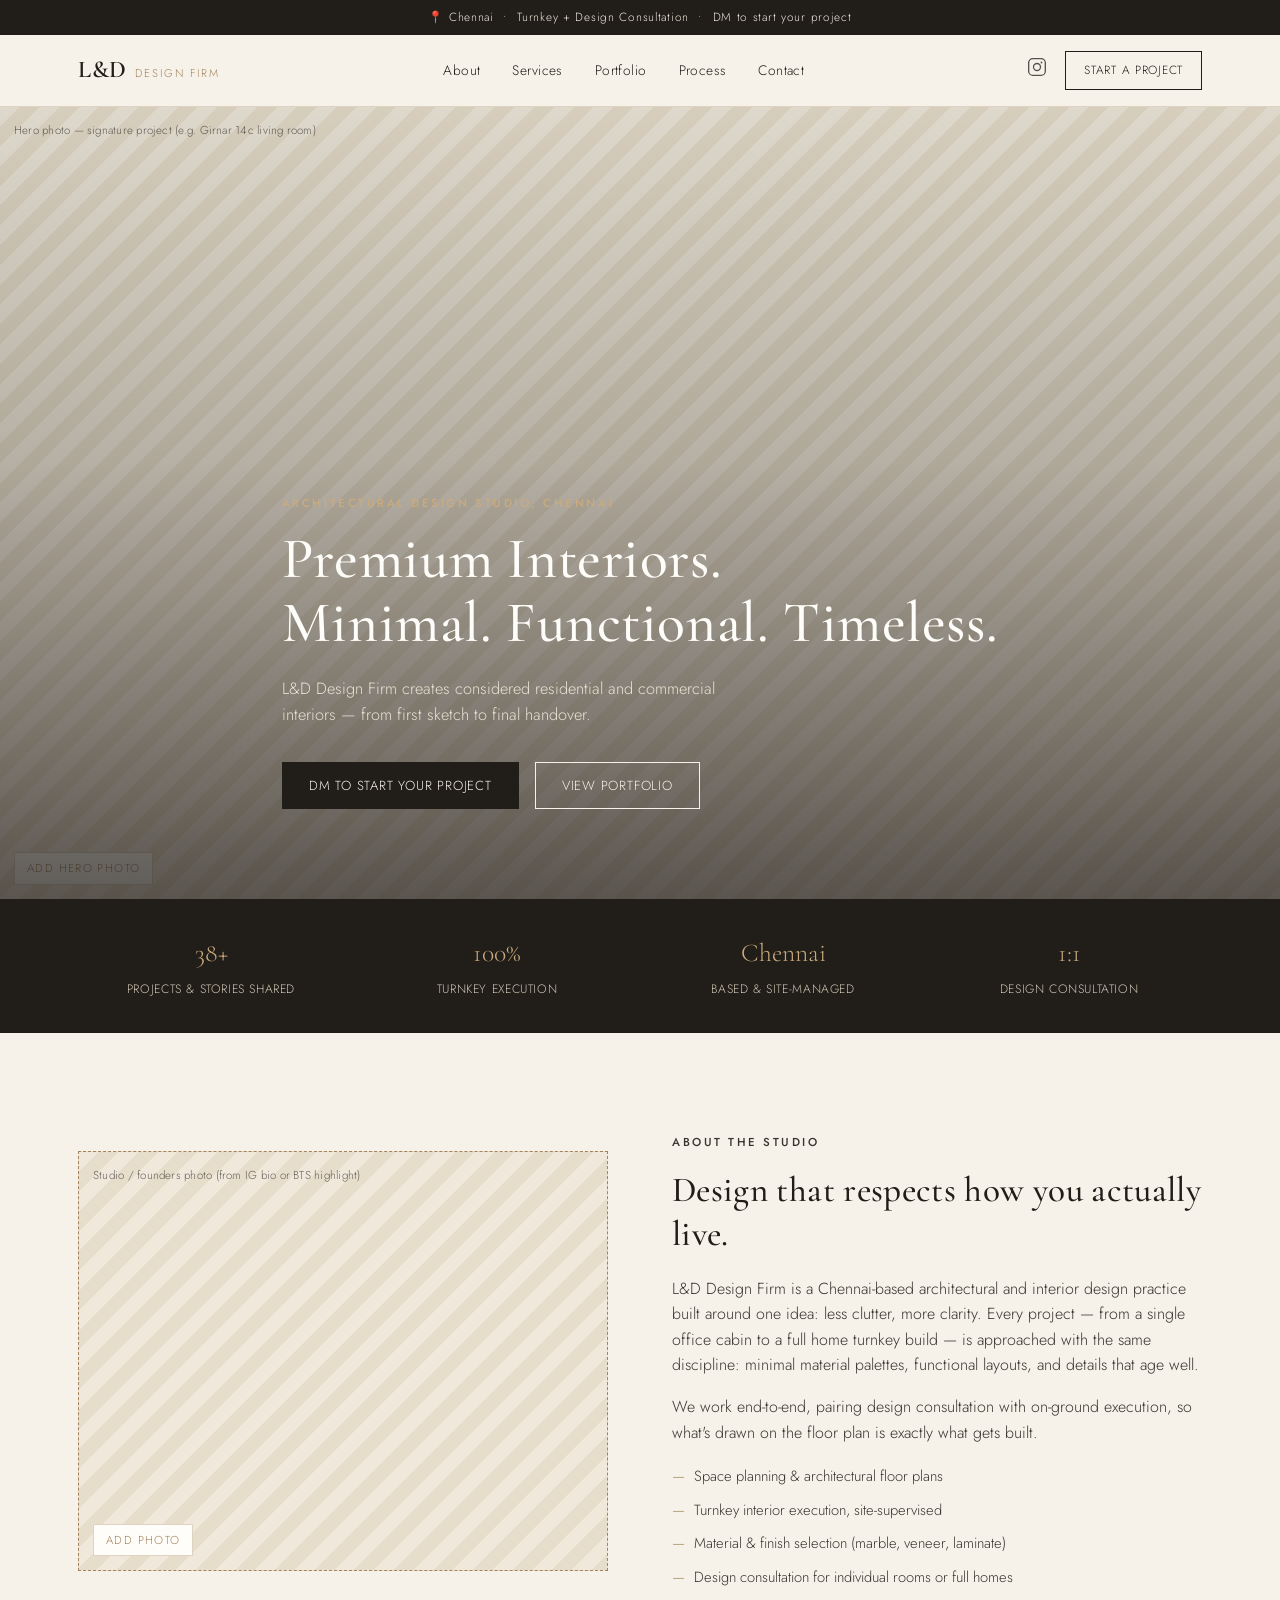
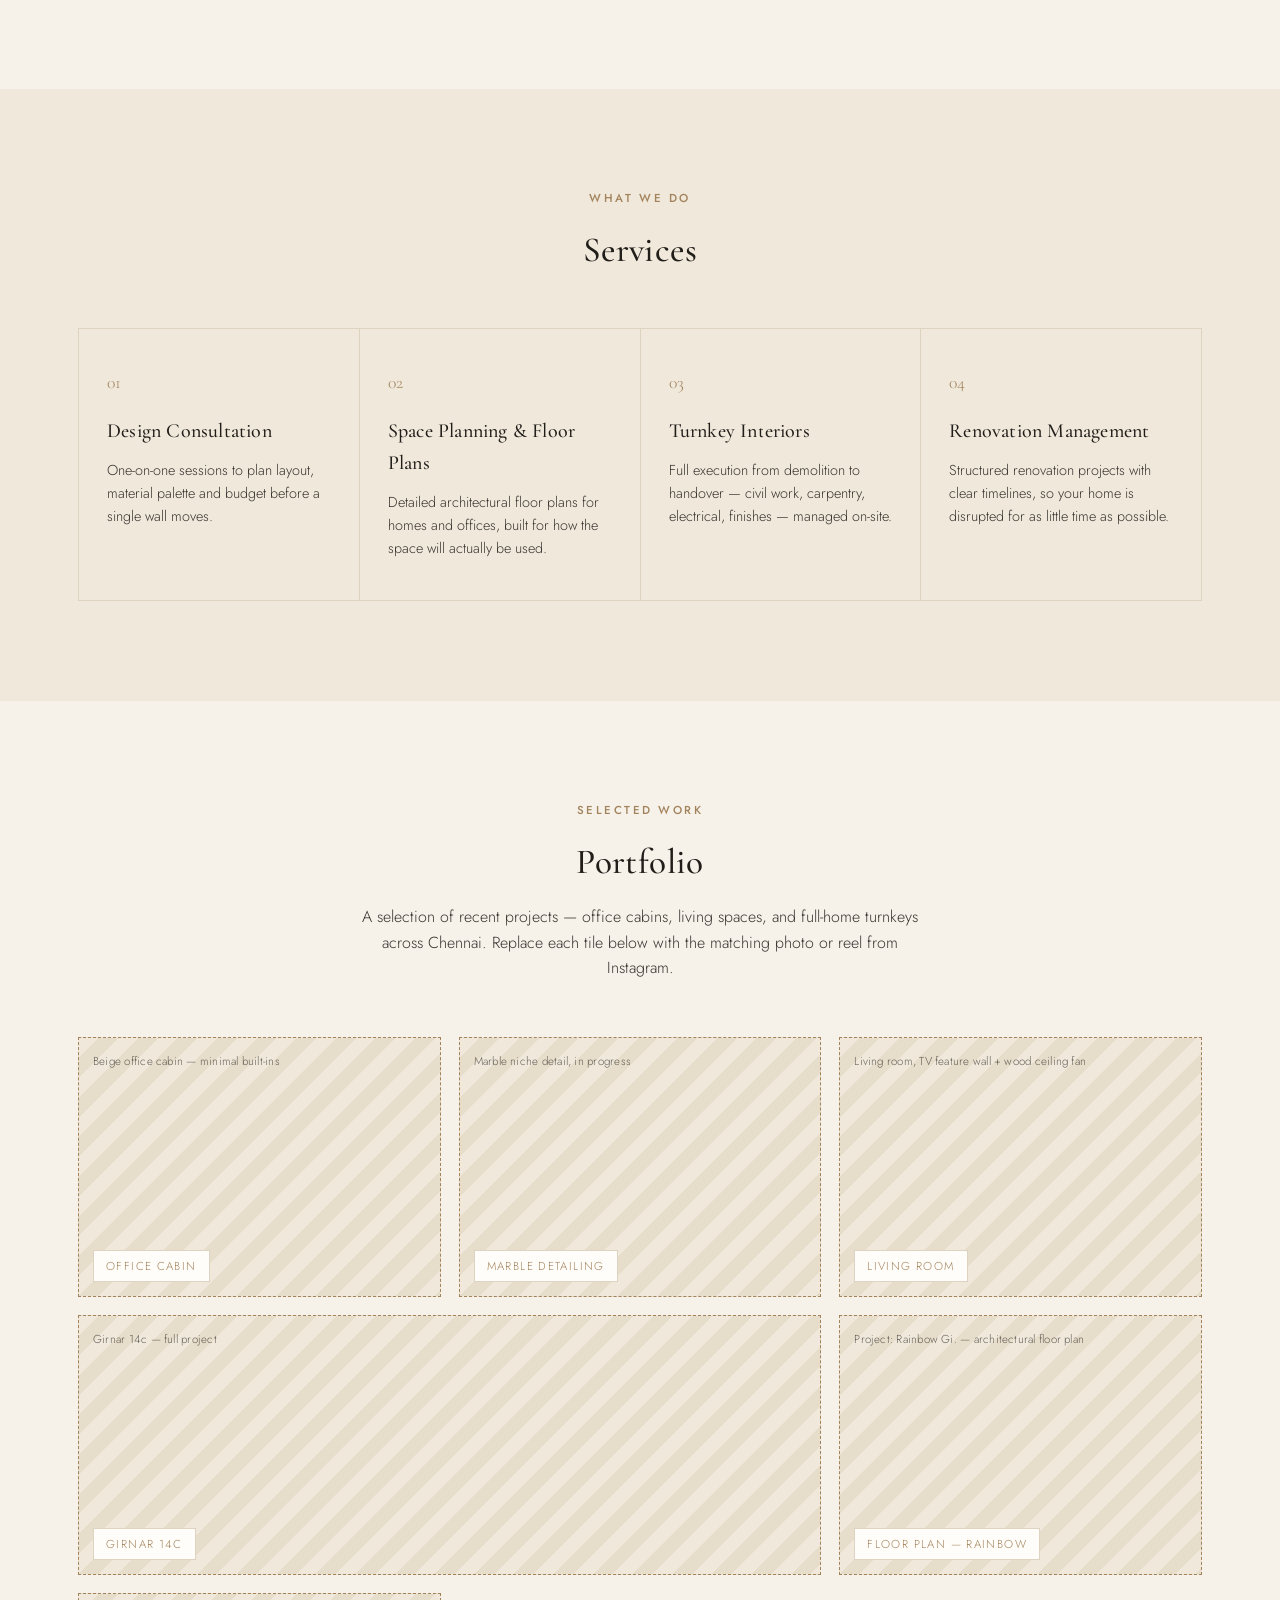
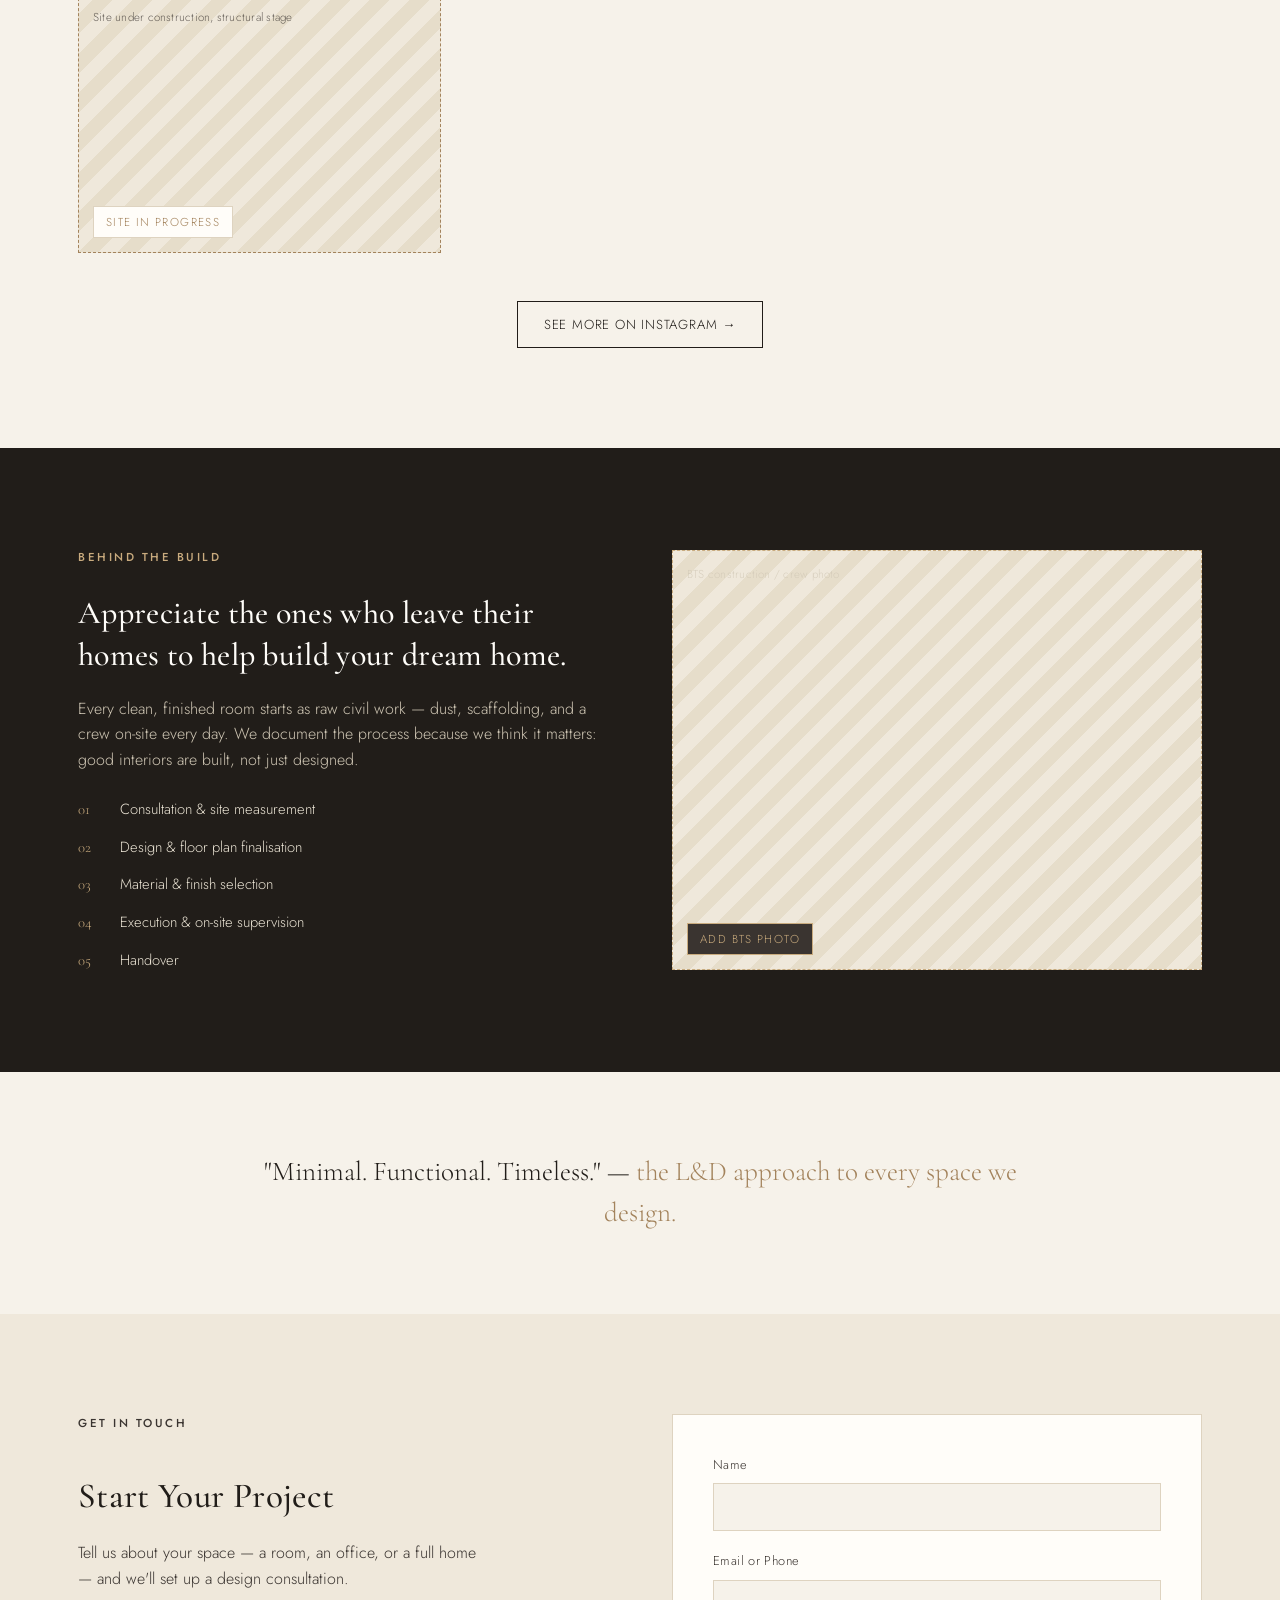
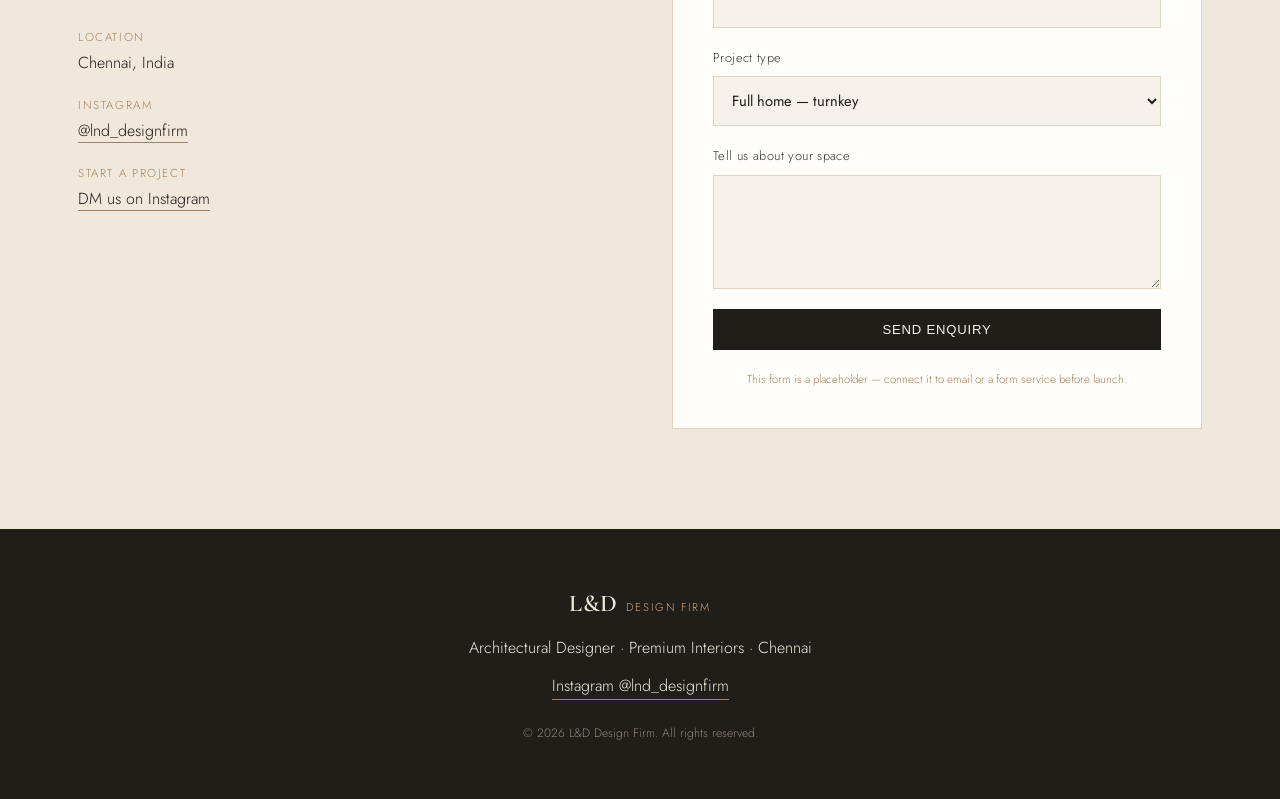
==== index.html @ 86cc8a75 "Initial website for L&D Design Firm Single-page site built from the client's Instagram (@lnd_designf" ====
<!DOCTYPE html>
<html lang="en">
<head>
<meta charset="UTF-8">
<meta name="viewport" content="width=device-width, initial-scale=1.0">
<title>L&amp;D Design Firm | Premium Interiors, Chennai</title>
<meta name="description" content="L&D Design Firm — Architectural design, turnkey interiors and design consultation in Chennai. Minimal. Functional. Timeless.">
<link rel="preconnect" href="https://fonts.googleapis.com">
<link href="https://fonts.googleapis.com/css2?family=Cormorant+Garamond:wght@400;500;600&family=Jost:wght@300;400;500;600&display=swap" rel="stylesheet">
<link rel="stylesheet" href="styles.css">
</head>
<body>

<div class="topbar">
  <p>📍 Chennai &nbsp;•&nbsp; Turnkey + Design Consultation &nbsp;•&nbsp; DM to start your project</p>
</div>

<header class="site-header" id="top">
  <div class="wrap header-inner">
    <a class="brand" href="#top">
      <span class="brand-mark">L&amp;D</span>
      <span class="brand-name">Design Firm</span>
    </a>
    <nav class="main-nav" id="mainNav">
      <a href="#about">About</a>
      <a href="#services">Services</a>
      <a href="#portfolio">Portfolio</a>
      <a href="#process">Process</a>
      <a href="#contact">Contact</a>
    </nav>
    <div class="header-actions">
      <a class="icon-link" href="https://www.instagram.com/lnd_designfirm/" target="_blank" rel="noopener" aria-label="Instagram">
        <svg width="20" height="20" viewBox="0 0 24 24" fill="none" stroke="currentColor" stroke-width="1.6"><rect x="2" y="2" width="20" height="20" rx="5"/><circle cx="12" cy="12" r="4.2"/><circle cx="17.4" cy="6.6" r="1.1" fill="currentColor" stroke="none"/></svg>
      </a>
      <a class="btn btn-small" href="#contact">Start a Project</a>
      <button class="nav-toggle" id="navToggle" aria-label="Toggle menu">
        <span></span><span></span><span></span>
      </button>
    </div>
  </div>
</header>

<section class="hero">
  <div class="hero-media placeholder-photo" data-label="Hero photo — signature project (e.g. Girnar 14c living room)">
    <div class="ph-tag">Add hero photo</div>
  </div>
  <div class="hero-content wrap">
    <p class="eyebrow">Architectural Design Studio, Chennai</p>
    <h1>Premium Interiors.<br>Minimal. Functional. Timeless.</h1>
    <p class="hero-sub">L&amp;D Design Firm creates considered residential and commercial interiors — from first sketch to final handover.</p>
    <div class="hero-cta">
      <a class="btn btn-primary" href="#contact">DM to Start Your Project</a>
      <a class="btn btn-ghost" href="#portfolio">View Portfolio</a>
    </div>
  </div>
</section>

<section class="strip">
  <div class="wrap strip-inner">
    <div><span class="strip-num">38+</span><span>Projects &amp; Stories Shared</span></div>
    <div><span class="strip-num">100%</span><span>Turnkey Execution</span></div>
    <div><span class="strip-num">Chennai</span><span>Based &amp; Site-Managed</span></div>
    <div><span class="strip-num">1:1</span><span>Design Consultation</span></div>
  </div>
</section>

<section id="about" class="about">
  <div class="wrap about-grid">
    <div class="about-media placeholder-photo" data-label="Studio / founders photo (from IG bio or BTS highlight)">
      <div class="ph-tag">Add photo</div>
    </div>
    <div class="about-copy">
      <p class="eyebrow">About the Studio</p>
      <h2>Design that respects how you actually live.</h2>
      <p>L&amp;D Design Firm is a Chennai-based architectural and interior design practice built around one idea: less clutter, more clarity. Every project — from a single office cabin to a full home turnkey build — is approached with the same discipline: minimal material palettes, functional layouts, and details that age well.</p>
      <p>We work end-to-end, pairing design consultation with on-ground execution, so what's drawn on the floor plan is exactly what gets built.</p>
      <ul class="about-points">
        <li>Space planning &amp; architectural floor plans</li>
        <li>Turnkey interior execution, site-supervised</li>
        <li>Material &amp; finish selection (marble, veneer, laminate)</li>
        <li>Design consultation for individual rooms or full homes</li>
      </ul>
    </div>
  </div>
</section>

<section id="services" class="services">
  <div class="wrap">
    <p class="eyebrow center">What We Do</p>
    <h2 class="center">Services</h2>
    <div class="services-grid">
      <div class="service-card">
        <div class="service-num">01</div>
        <h3>Design Consultation</h3>
        <p>One-on-one sessions to plan layout, material palette and budget before a single wall moves.</p>
      </div>
      <div class="service-card">
        <div class="service-num">02</div>
        <h3>Space Planning &amp; Floor Plans</h3>
        <p>Detailed architectural floor plans for homes and offices, built for how the space will actually be used.</p>
      </div>
      <div class="service-card">
        <div class="service-num">03</div>
        <h3>Turnkey Interiors</h3>
        <p>Full execution from demolition to handover — civil work, carpentry, electrical, finishes — managed on-site.</p>
      </div>
      <div class="service-card">
        <div class="service-num">04</div>
        <h3>Renovation Management</h3>
        <p>Structured renovation projects with clear timelines, so your home is disrupted for as little time as possible.</p>
      </div>
    </div>
  </div>
</section>

<section id="portfolio" class="portfolio">
  <div class="wrap">
    <p class="eyebrow center">Selected Work</p>
    <h2 class="center">Portfolio</h2>
    <p class="section-intro center">A selection of recent projects — office cabins, living spaces, and full-home turnkeys across Chennai. Replace each tile below with the matching photo or reel from Instagram.</p>

    <div class="gallery" id="gallery">
      <div class="g-item placeholder-photo" data-label="Beige office cabin — minimal built-ins">
        <div class="ph-tag">Office Cabin</div>
      </div>
      <div class="g-item placeholder-photo" data-label="Marble niche detail, in progress">
        <div class="ph-tag">Marble Detailing</div>
      </div>
      <div class="g-item placeholder-photo" data-label="Living room, TV feature wall + wood ceiling fan">
        <div class="ph-tag">Living Room</div>
      </div>
      <div class="g-item placeholder-photo" data-label="Girnar 14c — full project">
        <div class="ph-tag">Girnar 14c</div>
      </div>
      <div class="g-item placeholder-photo" data-label="Project: Rainbow Gi. — architectural floor plan">
        <div class="ph-tag">Floor Plan — Rainbow</div>
      </div>
      <div class="g-item placeholder-photo" data-label="Site under construction, structural stage">
        <div class="ph-tag">Site in Progress</div>
      </div>
    </div>
    <div class="portfolio-cta">
      <a class="btn btn-ghost" href="https://www.instagram.com/lnd_designfirm/" target="_blank" rel="noopener">See More on Instagram →</a>
    </div>
  </div>
</section>

<section id="process" class="process">
  <div class="wrap process-grid">
    <div class="process-copy">
      <p class="eyebrow">Behind the Build</p>
      <h2>Appreciate the ones who leave their homes to help build your dream home.</h2>
      <p>Every clean, finished room starts as raw civil work — dust, scaffolding, and a crew on-site every day. We document the process because we think it matters: good interiors are built, not just designed.</p>
      <ol class="process-steps">
        <li><span>01</span>Consultation &amp; site measurement</li>
        <li><span>02</span>Design &amp; floor plan finalisation</li>
        <li><span>03</span>Material &amp; finish selection</li>
        <li><span>04</span>Execution &amp; on-site supervision</li>
        <li><span>05</span>Handover</li>
      </ol>
    </div>
    <div class="process-media placeholder-photo" data-label="BTS construction / crew photo">
      <div class="ph-tag">Add BTS photo</div>
    </div>
  </div>
</section>

<section class="quote">
  <div class="wrap">
    <p>"Minimal. Functional. Timeless." — <span>the L&amp;D approach to every space we design.</span></p>
  </div>
</section>

<section id="contact" class="contact">
  <div class="wrap contact-grid">
    <div class="contact-copy">
      <p class="eyebrow">Get In Touch</p>
      <h2>Start Your Project</h2>
      <p>Tell us about your space — a room, an office, or a full home — and we'll set up a design consultation.</p>
      <div class="contact-details">
        <div>
          <span class="label">Location</span>
          <span>Chennai, India</span>
        </div>
        <div>
          <span class="label">Instagram</span>
          <a href="https://www.instagram.com/lnd_designfirm/" target="_blank" rel="noopener">@lnd_designfirm</a>
        </div>
        <div>
          <span class="label">Start a project</span>
          <a href="https://www.instagram.com/direct/t/lnd_designfirm" target="_blank" rel="noopener">DM us on Instagram</a>
        </div>
      </div>
    </div>
    <form class="contact-form" id="contactForm">
      <label>Name
        <input type="text" name="name" required>
      </label>
      <label>Email or Phone
        <input type="text" name="contact" required>
      </label>
      <label>Project type
        <select name="project">
          <option>Full home — turnkey</option>
          <option>Single room / office cabin</option>
          <option>Design consultation only</option>
          <option>Renovation</option>
        </select>
      </label>
      <label>Tell us about your space
        <textarea name="message" rows="4"></textarea>
      </label>
      <button type="submit" class="btn btn-primary">Send Enquiry</button>
      <p class="form-note">This form is a placeholder — connect it to email or a form service before launch.</p>
    </form>
  </div>
</section>

<footer class="site-footer">
  <div class="wrap footer-inner">
    <div class="brand">
      <span class="brand-mark">L&amp;D</span>
      <span class="brand-name">Design Firm</span>
    </div>
    <p>Architectural Designer · Premium Interiors · Chennai</p>
    <a href="https://www.instagram.com/lnd_designfirm/" target="_blank" rel="noopener">Instagram @lnd_designfirm</a>
    <p class="footer-copy">© <span id="year"></span> L&amp;D Design Firm. All rights reserved.</p>
  </div>
</footer>

<script src="script.js"></script>
</body>
</html>
---- styles.css ----
:root{
  --cream:#f6f2ea;
  --cream-2:#efe8db;
  --charcoal:#211d19;
  --charcoal-2:#3a3430;
  --taupe:#a3835c;
  --taupe-light:#c9ab7e;
  --line:#ded3c0;
  --white:#fffdf9;
  --radius:2px;
  --serif:'Cormorant Garamond', serif;
  --sans:'Jost', sans-serif;
}

*{box-sizing:border-box;margin:0;padding:0}
html{scroll-behavior:smooth}
body{
  font-family:var(--sans);
  color:var(--charcoal);
  background:var(--cream);
  line-height:1.6;
  font-weight:300;
  -webkit-font-smoothing:antialiased;
}
h1,h2,h3{font-family:var(--serif);font-weight:500;letter-spacing:.01em;color:var(--charcoal)}
a{color:inherit;text-decoration:none}
ul,ol{list-style:none}
img{max-width:100%;display:block}
.wrap{max-width:1180px;margin:0 auto;padding:0 28px}

.eyebrow{
  text-transform:uppercase;
  letter-spacing:.22em;
  font-size:.72rem;
  color:var(--taupe);
  margin-bottom:14px;
  font-weight:500;
}
.center{text-align:center;margin-left:auto;margin-right:auto}
.section-intro{max-width:560px;color:var(--charcoal-2);font-size:1rem;margin:14px auto 0}

/* Placeholder photo blocks */
.placeholder-photo{
  position:relative;
  background:
    repeating-linear-gradient(135deg, var(--cream-2), var(--cream-2) 14px, #e6ddca 14px, #e6ddca 28px);
  border:1px dashed var(--taupe);
  display:flex;align-items:flex-end;justify-content:flex-start;
  min-height:260px;
  overflow:hidden;
}
.placeholder-photo::before{
  content:attr(data-label);
  position:absolute;
  top:14px;left:14px;right:14px;
  font-size:.72rem;
  color:var(--charcoal-2);
  letter-spacing:.02em;
  opacity:.75;
}
.ph-tag{
  margin:14px;
  background:var(--white);
  border:1px solid var(--line);
  padding:6px 12px;
  font-size:.72rem;
  text-transform:uppercase;
  letter-spacing:.12em;
  color:var(--taupe);
}

/* Topbar */
.topbar{
  background:var(--charcoal);
  color:var(--cream-2);
  text-align:center;
  font-size:.74rem;
  letter-spacing:.06em;
  padding:8px 12px;
}

/* Header */
.site-header{
  position:sticky;top:0;z-index:50;
  background:rgba(246,242,234,.92);
  backdrop-filter:blur(6px);
  border-bottom:1px solid var(--line);
}
.header-inner{
  display:flex;align-items:center;justify-content:space-between;
  padding-top:16px;padding-bottom:16px;
}
.brand{display:flex;align-items:baseline;gap:8px}
.brand-mark{font-family:var(--serif);font-size:1.5rem;font-weight:600;letter-spacing:.03em}
.brand-name{font-size:.7rem;text-transform:uppercase;letter-spacing:.18em;color:var(--taupe)}
.main-nav{display:flex;gap:32px}
.main-nav a{font-size:.86rem;letter-spacing:.03em;position:relative}
.main-nav a::after{
  content:'';position:absolute;left:0;bottom:-4px;width:0;height:1px;background:var(--taupe);
  transition:width .25s ease;
}
.main-nav a:hover::after{width:100%}
.header-actions{display:flex;align-items:center;gap:18px}
.icon-link{color:var(--charcoal);opacity:.75;transition:opacity .2s}
.icon-link:hover{opacity:1}

.btn{
  display:inline-block;
  padding:12px 26px;
  font-size:.82rem;
  letter-spacing:.06em;
  text-transform:uppercase;
  border:1px solid var(--charcoal);
  transition:background .25s, color .25s, border-color .25s;
}
.btn-primary{background:var(--charcoal);color:var(--cream)}
.btn-primary:hover{background:var(--taupe);border-color:var(--taupe)}
.btn-ghost{background:transparent;color:var(--charcoal)}
.btn-ghost:hover{background:var(--charcoal);color:var(--cream)}
.btn-small{padding:9px 18px;font-size:.74rem}

.nav-toggle{
  display:none;flex-direction:column;justify-content:center;gap:5px;
  width:32px;height:32px;background:none;border:none;cursor:pointer;
}
.nav-toggle span{display:block;width:100%;height:1px;background:var(--charcoal)}

/* Hero */
.hero{position:relative;min-height:88vh;display:flex;align-items:flex-end}
.hero-media{position:absolute;inset:0;min-height:88vh;border:none;border-radius:0}
.hero-media::after{
  content:'';position:absolute;inset:0;
  background:linear-gradient(0deg, rgba(33,29,25,.72) 0%, rgba(33,29,25,.28) 55%, rgba(33,29,25,.08) 100%);
}
.hero-content{position:relative;z-index:2;color:var(--cream);padding-bottom:90px;padding-top:60px}
.hero .eyebrow{color:var(--taupe-light)}
.hero h1{font-size:clamp(2.2rem, 5vw, 3.6rem);color:var(--white);max-width:820px;line-height:1.12}
.hero-sub{max-width:480px;margin-top:20px;color:#e9e2d3;font-size:1.02rem}
.hero-cta{display:flex;gap:16px;margin-top:34px;flex-wrap:wrap}
.hero .btn-ghost{border-color:var(--cream);color:var(--cream)}
.hero .btn-ghost:hover{background:var(--cream);color:var(--charcoal)}

/* Strip */
.strip{background:var(--charcoal);color:var(--cream)}
.strip-inner{
  display:grid;grid-template-columns:repeat(4,1fr);
  padding:34px 28px;gap:20px;text-align:center;
}
.strip-inner div{display:flex;flex-direction:column;gap:6px}
.strip-num{font-family:var(--serif);font-size:1.6rem;color:var(--taupe-light)}
.strip-inner span:last-child{font-size:.76rem;letter-spacing:.05em;color:#cfc6b4;text-transform:uppercase}

/* About */
.about{padding:100px 0}
.about-grid{display:grid;grid-template-columns:1fr 1fr;gap:64px;align-items:center}
.about-media{min-height:420px}
.about-copy h2{font-size:2.2rem;margin-bottom:20px;line-height:1.25}
.about-copy p{color:var(--charcoal-2);margin-bottom:16px}
.about-points{margin-top:20px;display:grid;gap:10px}
.about-points li{
  padding-left:22px;position:relative;font-size:.92rem;color:var(--charcoal-2);
}
.about-points li::before{content:'—';position:absolute;left:0;color:var(--taupe)}

/* Services */
.services{padding:100px 0;background:var(--cream-2)}
.services h2{font-size:2.2rem;margin-bottom:50px}
.services-grid{display:grid;grid-template-columns:repeat(4,1fr);gap:1px;background:var(--line);border:1px solid var(--line)}
.service-card{background:var(--cream-2);padding:40px 28px}
.service-num{font-family:var(--serif);font-size:1.1rem;color:var(--taupe);margin-bottom:18px}
.service-card h3{font-size:1.25rem;margin-bottom:12px}
.service-card p{font-size:.9rem;color:var(--charcoal-2)}

/* Portfolio */
.portfolio{padding:100px 0}
.portfolio h2{font-size:2.2rem}
.gallery{
  margin-top:56px;
  display:grid;grid-template-columns:repeat(3,1fr);gap:18px;
}
.g-item{min-height:260px;cursor:pointer}
.g-item:nth-child(4){grid-column:span 2}
.portfolio-cta{text-align:center;margin-top:48px}

/* Process */
.process{padding:100px 0;background:var(--charcoal);color:var(--cream)}
.process-grid{display:grid;grid-template-columns:1fr 1fr;gap:64px;align-items:center}
.process .eyebrow{color:var(--taupe-light)}
.process-copy h2{color:var(--white);font-size:2rem;margin-bottom:20px;line-height:1.3}
.process-copy p{color:#cfc6b4;margin-bottom:26px}
.process-steps{display:grid;gap:14px}
.process-steps li{display:flex;gap:16px;font-size:.92rem;color:#e9e2d3}
.process-steps span{font-family:var(--serif);color:var(--taupe-light);width:26px;flex-shrink:0}
.process-media{min-height:420px;border-color:var(--taupe-light)}
.process-media::before{color:#cfc6b4}
.process-media .ph-tag{background:var(--charcoal-2);color:var(--taupe-light);border-color:var(--taupe-light)}

/* Quote */
.quote{padding:80px 0;text-align:center}
.quote p{font-family:var(--serif);font-size:1.7rem;color:var(--charcoal);max-width:760px;margin:0 auto;line-height:1.5}
.quote p span{color:var(--taupe)}

/* Contact */
.contact{padding:100px 0;background:var(--cream-2)}
.contact-grid{display:grid;grid-template-columns:1fr 1fr;gap:64px}
.contact-copy h2{font-size:2.2rem;margin-bottom:16px}
.contact-copy p{color:var(--charcoal-2);margin-bottom:36px;max-width:400px}
.contact-details{display:grid;gap:20px}
.contact-details .label{display:block;font-size:.72rem;text-transform:uppercase;letter-spacing:.14em;color:var(--taupe);margin-bottom:4px}
.contact-details a{border-bottom:1px solid var(--taupe)}

.contact-form{background:var(--white);padding:40px;border:1px solid var(--line);display:grid;gap:20px}
.contact-form label{display:grid;gap:8px;font-size:.8rem;letter-spacing:.03em;color:var(--charcoal-2)}
.contact-form input,.contact-form select,.contact-form textarea{
  font-family:var(--sans);
  padding:12px 14px;border:1px solid var(--line);background:var(--cream);
  font-size:.92rem;color:var(--charcoal);
}
.contact-form input:focus,.contact-form select:focus,.contact-form textarea:focus{outline:1px solid var(--taupe)}
.form-note{font-size:.72rem;color:var(--taupe);text-align:center}

/* Footer */
.site-footer{background:var(--charcoal);color:var(--cream-2);padding:56px 0}
.footer-inner{display:flex;flex-direction:column;align-items:center;gap:12px;text-align:center}
.footer-inner .brand-name{color:var(--taupe-light)}
.footer-inner a{border-bottom:1px solid var(--taupe)}
.footer-copy{font-size:.76rem;color:#8f8578;margin-top:12px}

/* Responsive */
@media (max-width: 900px){
  .main-nav{
    position:fixed;top:0;right:0;height:100vh;width:min(78vw,320px);
    background:var(--charcoal);color:var(--cream);
    flex-direction:column;justify-content:center;gap:28px;
    padding:40px;transform:translateX(100%);transition:transform .3s ease;
    z-index:60;
  }
  .main-nav.open{transform:translateX(0)}
  .main-nav a{font-size:1.1rem;color:var(--cream)}
  .nav-toggle{display:flex}
  .about-grid,.process-grid,.contact-grid{grid-template-columns:1fr;gap:40px}
  .services-grid{grid-template-columns:repeat(2,1fr)}
  .strip-inner{grid-template-columns:repeat(2,1fr)}
  .gallery{grid-template-columns:repeat(2,1fr)}
  .g-item:nth-child(4){grid-column:span 1}
}
@media (max-width: 560px){
  .services-grid{grid-template-columns:1fr}
  .gallery{grid-template-columns:1fr}
  .header-actions .btn-small{display:none}
  .contact-form{padding:26px}
}
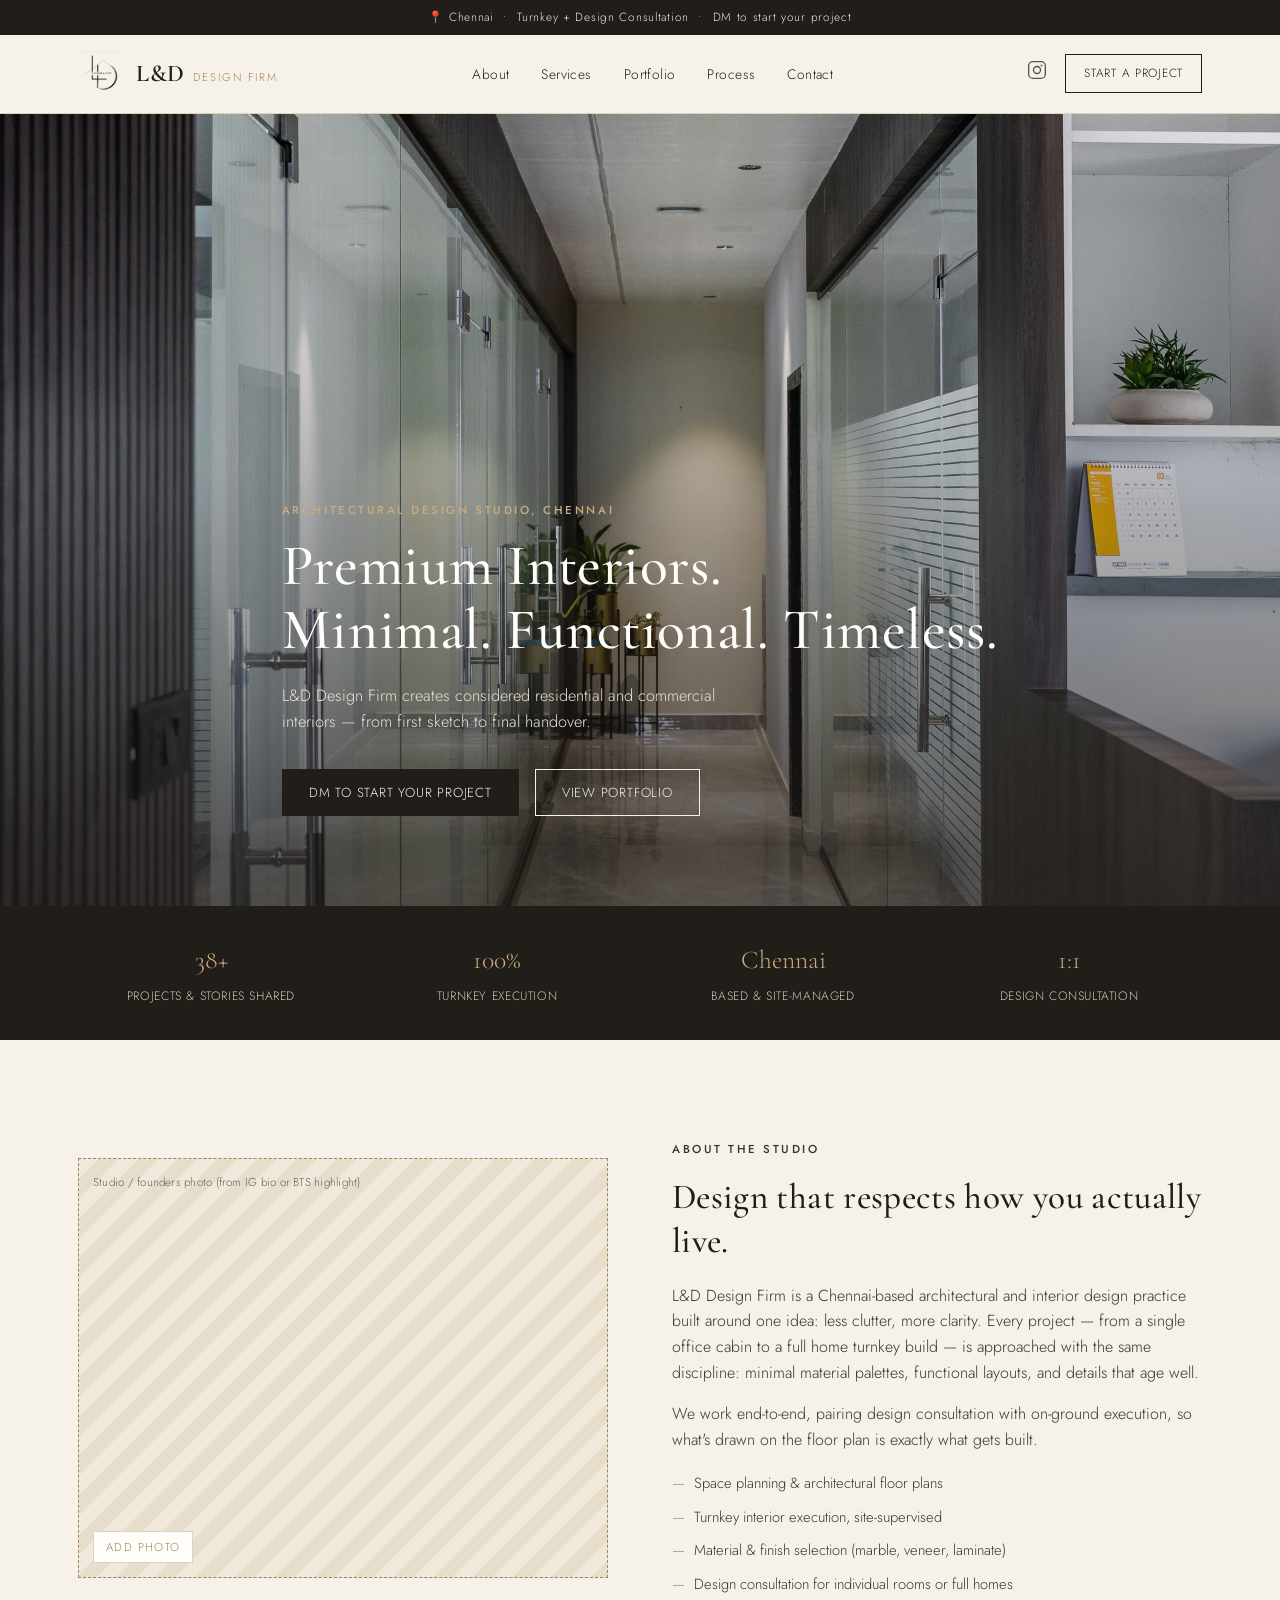
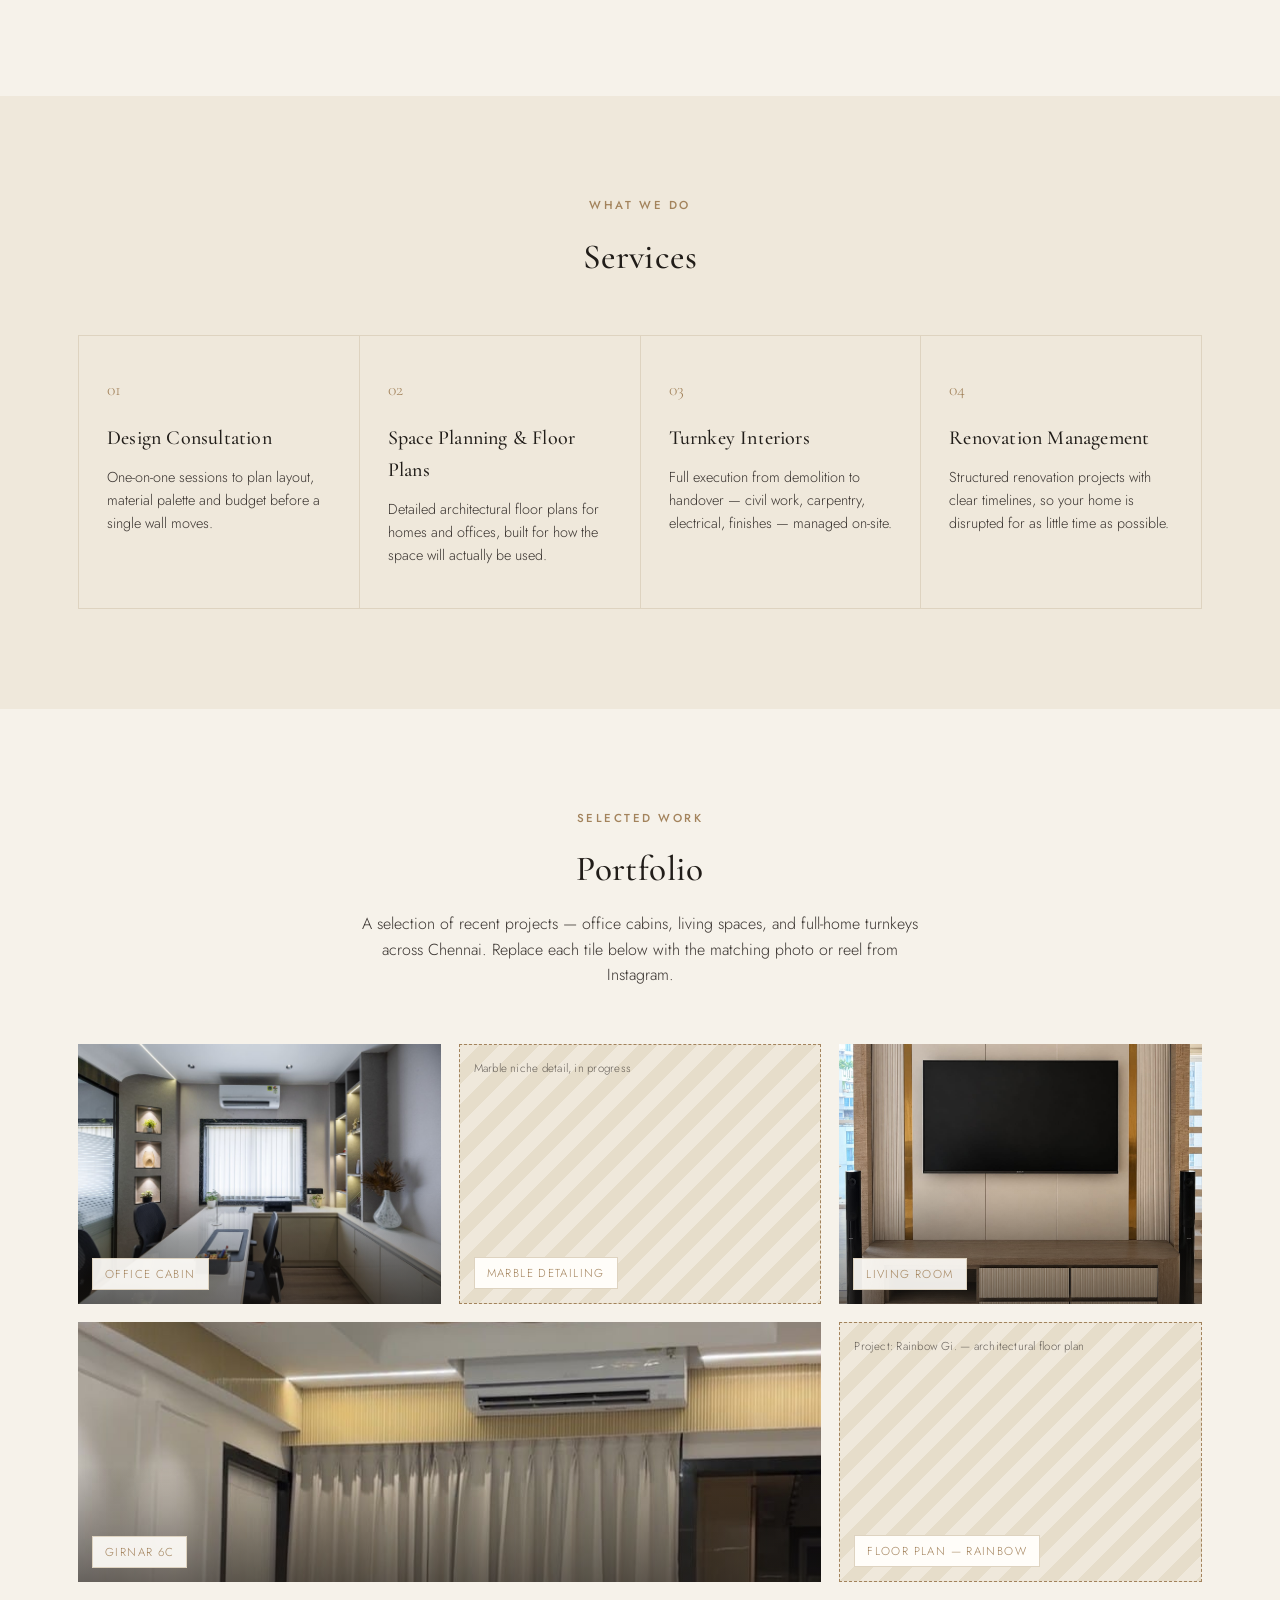
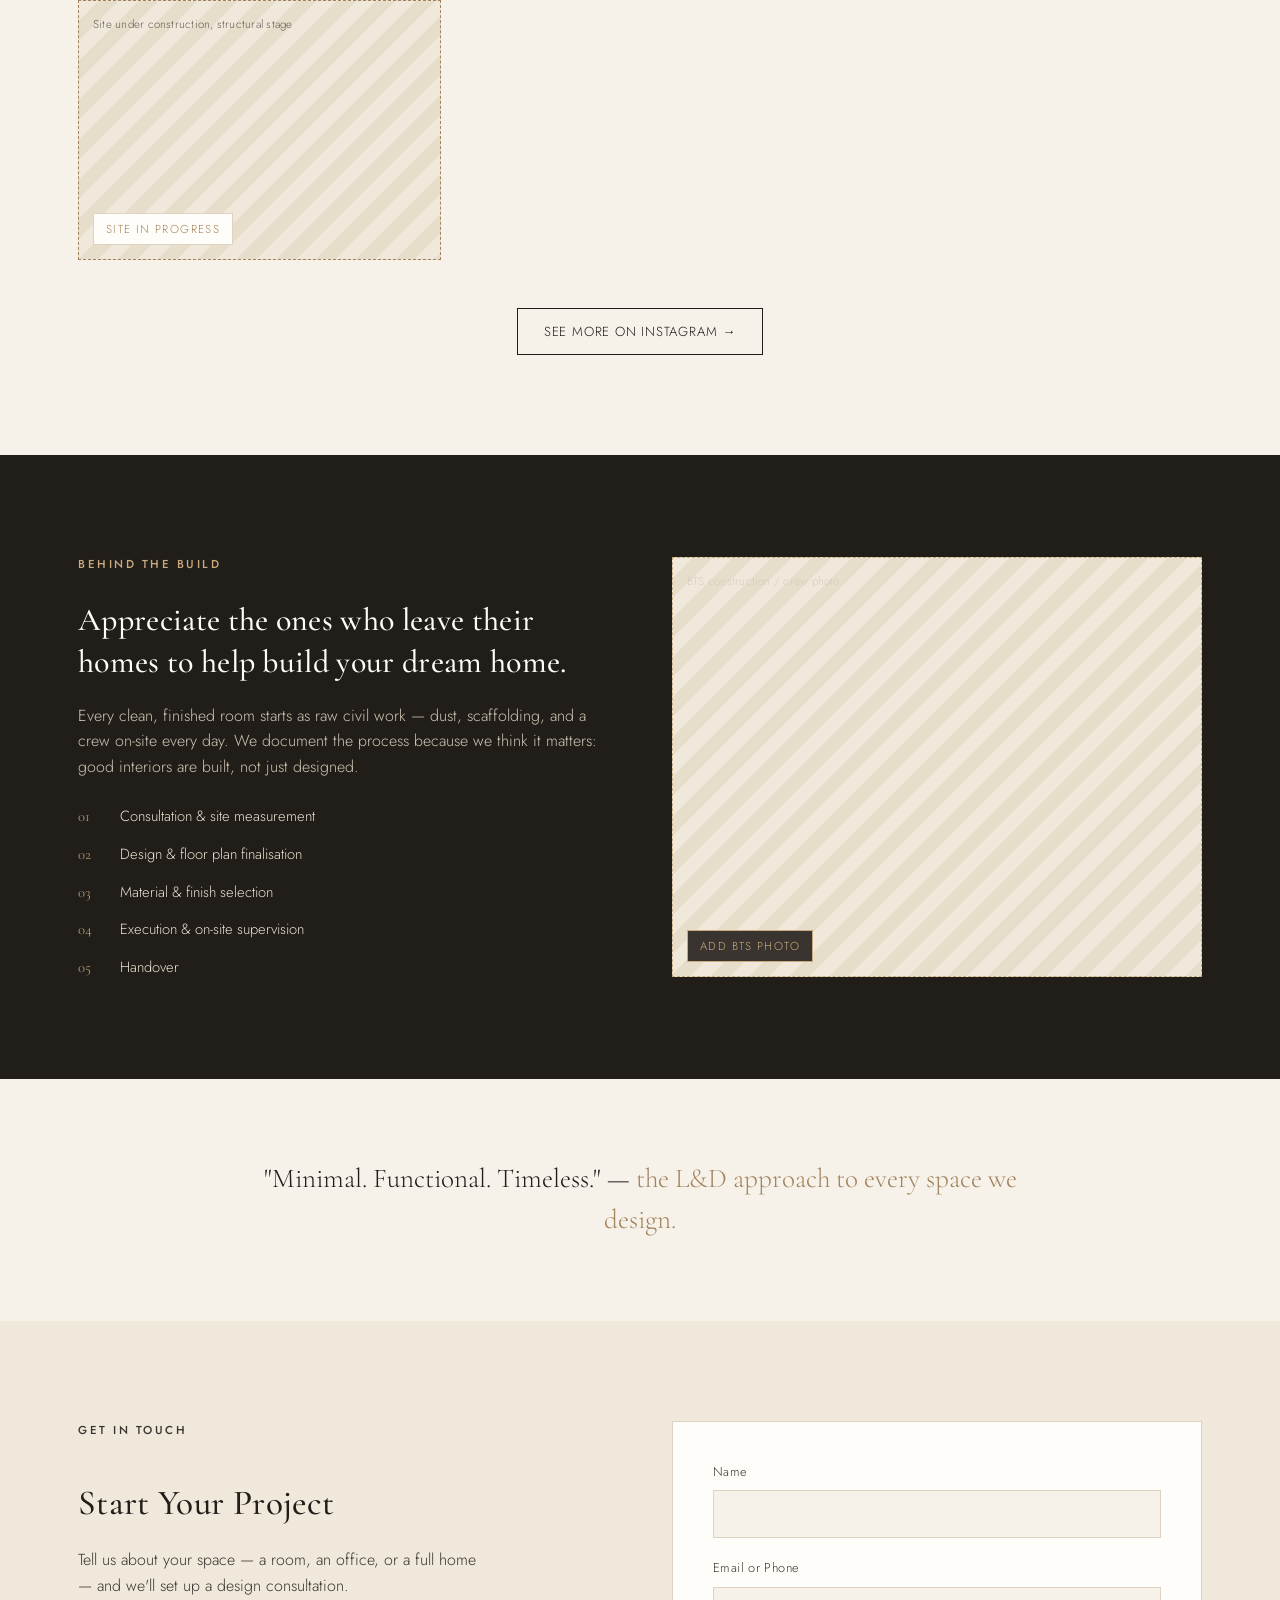
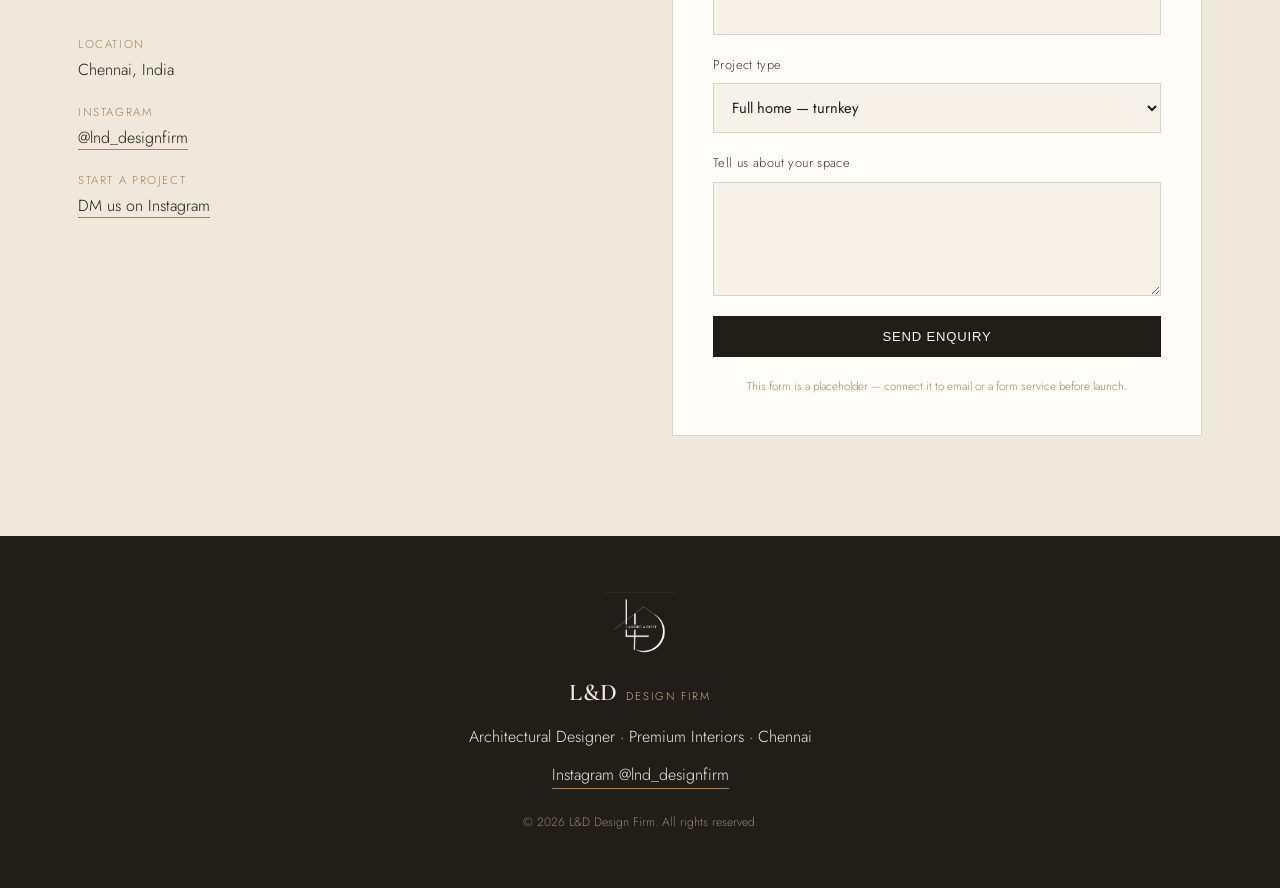
==== commit 10c426eb: "Add client logo, real project photos, and fix mobile nav overflow - Wire in the L&D (Lakshit & Divit" ====
--- a/index.html
+++ b/index.html
@@ -8,6 +8,7 @@
 <link rel="preconnect" href="https://fonts.googleapis.com">
 <link href="https://fonts.googleapis.com/css2?family=Cormorant+Garamond:wght@400;500;600&family=Jost:wght@300;400;500;600&display=swap" rel="stylesheet">
 <link rel="stylesheet" href="styles.css">
+<link rel="icon" type="image/png" href="assets/logo.png">
 </head>
 <body>
 
@@ -18,8 +19,11 @@
 <header class="site-header" id="top">
   <div class="wrap header-inner">
     <a class="brand" href="#top">
-      <span class="brand-mark">L&amp;D</span>
-      <span class="brand-name">Design Firm</span>
+      <img class="brand-logo" src="assets/logo.png" alt="L&amp;D Design Firm logo">
+      <span class="brand-text">
+        <span class="brand-mark">L&amp;D</span>
+        <span class="brand-name">Design Firm</span>
+      </span>
     </a>
     <nav class="main-nav" id="mainNav">
       <a href="#about">About</a>
@@ -41,9 +45,7 @@
 </header>
 
 <section class="hero">
-  <div class="hero-media placeholder-photo" data-label="Hero photo — signature project (e.g. Girnar 14c living room)">
-    <div class="ph-tag">Add hero photo</div>
-  </div>
+  <div class="hero-media has-photo" style="background-image:url('assets/hero.jpg')"></div>
   <div class="hero-content wrap">
     <p class="eyebrow">Architectural Design Studio, Chennai</p>
     <h1>Premium Interiors.<br>Minimal. Functional. Timeless.</h1>
@@ -120,17 +122,17 @@
     <p class="section-intro center">A selection of recent projects — office cabins, living spaces, and full-home turnkeys across Chennai. Replace each tile below with the matching photo or reel from Instagram.</p>
 
     <div class="gallery" id="gallery">
-      <div class="g-item placeholder-photo" data-label="Beige office cabin — minimal built-ins">
+      <div class="g-item has-photo" style="background-image:url('assets/portfolio-1-office-cabin.jpg')">
         <div class="ph-tag">Office Cabin</div>
       </div>
       <div class="g-item placeholder-photo" data-label="Marble niche detail, in progress">
         <div class="ph-tag">Marble Detailing</div>
       </div>
-      <div class="g-item placeholder-photo" data-label="Living room, TV feature wall + wood ceiling fan">
+      <div class="g-item has-photo" style="background-image:url('assets/portfolio-3-living-room.jpg')">
         <div class="ph-tag">Living Room</div>
       </div>
-      <div class="g-item placeholder-photo" data-label="Girnar 14c — full project">
-        <div class="ph-tag">Girnar 14c</div>
+      <div class="g-item has-photo" style="background-image:url('assets/portfolio-4-girnar-6c.jpg')">
+        <div class="ph-tag">Girnar 6c</div>
       </div>
       <div class="g-item placeholder-photo" data-label="Project: Rainbow Gi. — architectural floor plan">
         <div class="ph-tag">Floor Plan — Rainbow</div>
@@ -218,9 +220,12 @@
 
 <footer class="site-footer">
   <div class="wrap footer-inner">
-    <div class="brand">
-      <span class="brand-mark">L&amp;D</span>
-      <span class="brand-name">Design Firm</span>
+    <div class="brand footer-brand">
+      <img class="brand-logo footer-logo" src="assets/logo.png" alt="L&amp;D Design Firm logo">
+      <span class="brand-text">
+        <span class="brand-mark">L&amp;D</span>
+        <span class="brand-name">Design Firm</span>
+      </span>
     </div>
     <p>Architectural Designer · Premium Interiors · Chennai</p>
     <a href="https://www.instagram.com/lnd_designfirm/" target="_blank" rel="noopener">Instagram @lnd_designfirm</a>
--- a/styles.css
+++ b/styles.css
@@ -13,7 +13,7 @@
 }
 
 *{box-sizing:border-box;margin:0;padding:0}
-html{scroll-behavior:smooth}
+html{scroll-behavior:smooth;overflow-x:hidden}
 body{
   font-family:var(--sans);
   color:var(--charcoal);
@@ -21,6 +21,8 @@
   line-height:1.6;
   font-weight:300;
   -webkit-font-smoothing:antialiased;
+  overflow-x:hidden;
+  width:100%;
 }
 h1,h2,h3{font-family:var(--serif);font-weight:500;letter-spacing:.01em;color:var(--charcoal)}
 a{color:inherit;text-decoration:none}
@@ -69,6 +71,28 @@
   color:var(--taupe);
 }
 
+/* Filled photo blocks */
+.has-photo{
+  position:relative;
+  background-size:cover;
+  background-position:center;
+  background-repeat:no-repeat;
+  border:none;
+  display:flex;align-items:flex-end;justify-content:flex-start;
+  min-height:260px;
+  overflow:hidden;
+}
+.has-photo::after{
+  content:'';
+  position:absolute;inset:0;
+  background:linear-gradient(0deg, rgba(33,29,25,.55) 0%, rgba(33,29,25,0) 45%);
+  pointer-events:none;
+}
+.has-photo .ph-tag{
+  position:relative;z-index:1;
+  background:rgba(255,253,249,.92);
+}
+
 /* Topbar */
 .topbar{
   background:var(--charcoal);
@@ -90,7 +114,9 @@
   display:flex;align-items:center;justify-content:space-between;
   padding-top:16px;padding-bottom:16px;
 }
-.brand{display:flex;align-items:baseline;gap:8px}
+.brand{display:flex;align-items:center;gap:12px}
+.brand-logo{height:46px;width:auto;flex-shrink:0}
+.brand-text{display:flex;align-items:baseline;gap:8px}
 .brand-mark{font-family:var(--serif);font-size:1.5rem;font-weight:600;letter-spacing:.03em}
 .brand-name{font-size:.7rem;text-transform:uppercase;letter-spacing:.18em;color:var(--taupe)}
 .main-nav{display:flex;gap:32px}
@@ -223,6 +249,8 @@
 .site-footer{background:var(--charcoal);color:var(--cream-2);padding:56px 0}
 .footer-inner{display:flex;flex-direction:column;align-items:center;gap:12px;text-align:center}
 .footer-inner .brand-name{color:var(--taupe-light)}
+.footer-brand{flex-direction:column;gap:10px}
+.footer-logo{height:72px;filter:invert(1)}
 .footer-inner a{border-bottom:1px solid var(--taupe)}
 .footer-copy{font-size:.76rem;color:#8f8578;margin-top:12px}
 
